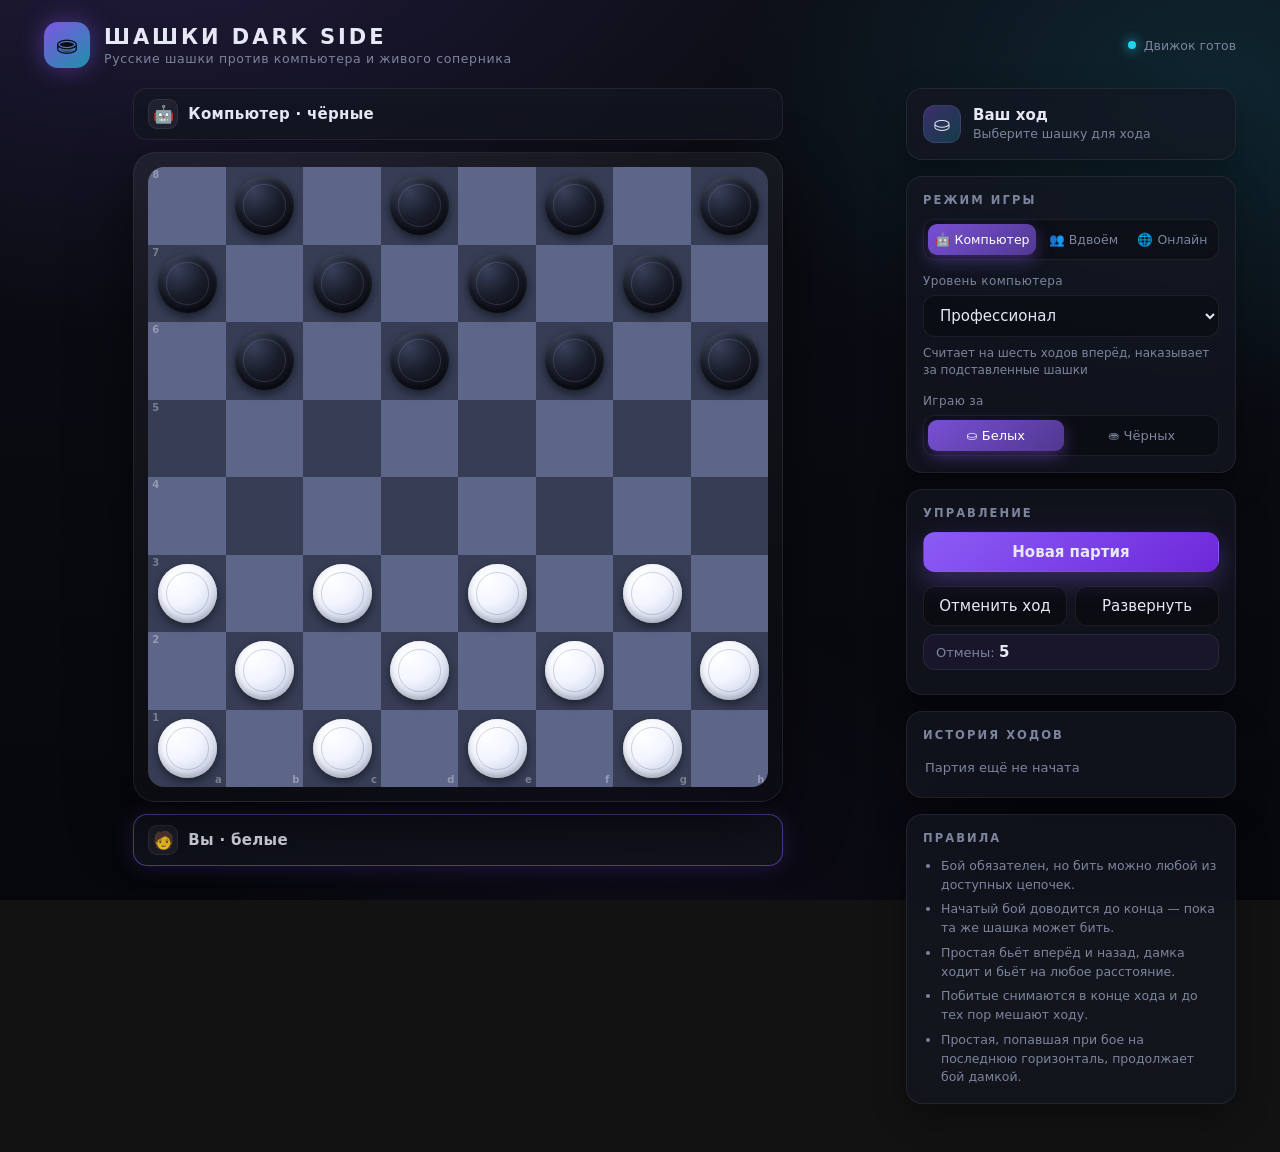
==== checkers/index.html @ 2773d5f1 "Веб-версии шахмат и шашек Dark Side с политикой конфиденциальности" ====
<!DOCTYPE html>
<html lang="ru">
<head>
  <meta charset="UTF-8">
  <meta name="viewport" content="width=device-width, initial-scale=1, viewport-fit=cover">
  <title>Шашки Dark Side — против компьютера и живого соперника</title>
  <meta name="description" content="Русские шашки против компьютера и живого соперника. Работают без интернета.">
  <meta name="theme-color" content="#06070b">
  <meta name="color-scheme" content="dark">

  <!-- Установка на домашний экран -->
  <link rel="manifest" href="manifest.webmanifest">
  <meta name="mobile-web-app-capable" content="yes">
  <meta name="apple-mobile-web-app-capable" content="yes">
  <meta name="apple-mobile-web-app-status-bar-style" content="black-translucent">
  <meta name="apple-mobile-web-app-title" content="Шашки Dark Side">
  <link rel="apple-touch-icon" href="icons/apple-touch-icon.png">

  <link rel="stylesheet" href="style.css">
  <link rel="icon" href="data:image/svg+xml,<svg xmlns='http://www.w3.org/2000/svg' viewBox='0 0 100 100'><text y='.9em' font-size='90'>⛂</text></svg>">
</head>
<body>

  <header class="topbar">
    <div class="brand">
      <div class="logo">⛂</div>
      <div>
        <h1>Шашки Dark Side</h1>
        <p>Русские шашки против компьютера и живого соперника</p>
      </div>
    </div>
    <div class="topbar-right">
      <button class="btn install-btn" id="installApp" hidden>Установить приложение</button>
      <div class="engine-note">
        <span class="dot"></span>
        <span id="engineNote">Движок готов</span>
      </div>
    </div>
  </header>

  <main class="layout">
    <section class="board-area">
      <div class="board-stage">
        <div class="board-column">
          <div class="player-row" id="topPlayer">
            <div class="who">
              <span class="avatar" id="topAvatar">🤖</span>
              <span id="topName">Компьютер</span>
            </div>
            <div class="captured" id="topCaptured"></div>
          </div>

          <div class="board-wrap">
            <div class="board" id="board"></div>
          </div>

          <div class="player-row active" id="bottomPlayer">
            <div class="who">
              <span class="avatar" id="bottomAvatar">🧑</span>
              <span id="bottomName">Вы</span>
            </div>
            <div class="captured" id="bottomCaptured"></div>
          </div>
        </div>
      </div>
    </section>

    <aside class="side">
      <div class="card">
        <div class="status">
          <div class="badge" id="statusIcon">⛂</div>
          <div class="text">
            <strong id="statusTitle">Ваш ход</strong>
            <span id="statusSub">Белые начинают партию</span>
          </div>
        </div>
      </div>

      <div class="card">
        <h2>Режим игры</h2>
        <div class="segmented triple" id="modeSelect">
          <button data-mode="ai" class="active">🤖 Компьютер</button>
          <button data-mode="local">👥 Вдвоём</button>
          <button data-mode="online">🌐 Онлайн</button>
        </div>

        <div id="aiOptions" class="mode-options">
          <div class="field" style="margin-top:14px">
            <label for="level">Уровень компьютера</label>
            <select id="level">
              <option value="1">Новичок</option>
              <option value="2">Любитель</option>
              <option value="3" selected>Профессионал</option>
              <option value="4">Мастер</option>
            </select>
            <p class="hint-text" id="levelHint">Считает на шесть ходов вперёд, наказывает за подставленные шашки</p>
          </div>
          <div class="field">
            <label>Играю за</label>
            <div class="segmented" id="sideSelect">
              <button data-side="w" class="active">⛀ Белых</button>
              <button data-side="b">⛂ Чёрных</button>
            </div>
          </div>
        </div>

        <div id="localOptions" class="mode-options" hidden>
          <p class="hint-text" style="margin-top:14px">
            Оба игрока ходят на этом устройстве по очереди.
          </p>
          <div class="field">
            <label>Разворот доски после хода</label>
            <div class="segmented" id="autoFlipSelect">
              <button data-autoflip="on" class="active">Включён</button>
              <button data-autoflip="off">Выключен</button>
            </div>
          </div>
        </div>

        <div id="onlineOptions" class="mode-options" hidden>
          <div class="net-status" id="netStatus">
            <span class="net-dot" id="netDot"></span>
            <span id="netStatusText">Соединение не установлено</span>
          </div>
          <div class="field">
            <button class="btn primary" id="netConnect">Подключиться к сопернику</button>
          </div>
          <div class="btn-row">
            <button class="btn" id="netCopyRoom" hidden>Скопировать ссылку</button>
            <button class="btn" id="netDisconnect" hidden>Отключиться</button>
          </div>
        </div>
      </div>

      <div class="card">
        <h2>Управление</h2>
        <div class="field">
          <button class="btn primary" id="newGame">Новая партия</button>
        </div>
        <div class="btn-row">
          <button class="btn" id="undo">Отменить ход</button>
          <button class="btn" id="flip">Развернуть</button>
        </div>
        <div class="credits-line" id="creditsLine" hidden>
          <span class="credits-count">Отмены: <b id="creditsAmount">0</b></span>
          <button class="credits-get" id="creditsGet" type="button">Получить ещё</button>
        </div>
        <div class="field" style="margin-top:8px">
          <button class="btn danger" id="resign" hidden>Сдаться</button>
        </div>
      </div>

      <div class="card">
        <h2>История ходов</h2>
        <div class="moves" id="moves"><div class="empty">Партия ещё не начата</div></div>
      </div>

      <div class="card">
        <h2>Правила</h2>
        <ul class="rules">
          <li>Бой обязателен, но бить можно любой из доступных цепочек.</li>
          <li>Начатый бой доводится до конца — пока та же шашка может бить.</li>
          <li>Простая бьёт вперёд и назад, дамка ходит и бьёт на любое расстояние.</li>
          <li>Побитые снимаются в конце хода и до тех пор мешают ходу.</li>
          <li>Простая, попавшая при бое на последнюю горизонталь, продолжает бой дамкой.</li>
        </ul>
      </div>
    </aside>
  </main>

  <!-- Предложение посмотреть ролик за отмены хода -->
  <div class="overlay" id="adOverlay">
    <div class="modal">
      <div class="icon">↩️</div>
      <h3 id="adTitle">Отмены закончились</h3>
      <p id="adText">Посмотрите короткий ролик и получите 3 отмены хода.</p>
      <button class="btn primary" id="adWatch">Смотреть ролик</button>
      <button class="btn" id="adClose" style="margin-top:8px">Не сейчас</button>
    </div>
  </div>

  <div class="overlay" id="endOverlay">
    <div class="modal">
      <div class="icon" id="endIcon">🏁</div>
      <h3 id="endTitle">Партия окончена</h3>
      <p id="endText"></p>
      <button class="btn primary" id="endNewGame">Сыграть ещё раз</button>
    </div>
  </div>

  <!-- Установка на домашний экран (для браузеров без своей кнопки установки) -->
  <div class="overlay" id="installOverlay">
    <div class="modal">
      <div class="icon">📲</div>
      <h3>Установить на устройство</h3>
      <p id="installText"></p>
      <button class="btn primary" id="installClose">Понятно</button>
    </div>
  </div>

  <!-- Мастер подключения к сопернику -->
  <div class="overlay" id="netOverlay">
    <div class="modal wide">
      <button class="modal-close" id="netClose" title="Закрыть">✕</button>

      <div class="net-screen" data-screen="choose">
        <div class="icon">🌐</div>
        <h3>Игра с живым соперником</h3>
        <p>Выберите способ связи и сторону, за которую играете</p>

        <div class="field">
          <label>Способ подключения</label>
          <div class="segmented" id="netMethod">
            <button data-method="room">Код комнаты</button>
            <button data-method="p2p" class="active">Код приглашения</button>
          </div>
          <p class="hint-text" id="netMethodHint"></p>
        </div>

        <div class="field" id="serverField" hidden>
          <label for="serverUrl">Адрес сервера комнат</label>
          <input class="text-input" id="serverUrl" placeholder="http://192.168.1.5:8080"
                 autocomplete="off" autocapitalize="off" spellcheck="false" inputmode="url">
          <div class="btn-row">
            <button class="btn" id="serverCheck">Проверить связь</button>
          </div>
          <p class="hint-text" id="serverStatus"></p>
        </div>

        <div class="field">
          <label>Играю за</label>
          <div class="segmented" id="netColor">
            <button data-color="w" class="active">⛀ Белых</button>
            <button data-color="b">⛂ Чёрных</button>
            <button data-color="r">🎲 Случайно</button>
          </div>
        </div>

        <div class="btn-row">
          <button class="btn primary" id="netCreate">Создать партию</button>
          <button class="btn" id="netJoin">Войти по коду</button>
        </div>
      </div>

      <div class="net-screen" data-screen="host-room" hidden>
        <div class="icon">🎟️</div>
        <h3>Код комнаты</h3>
        <p>Передайте код или ссылку сопернику</p>
        <div class="room-code" id="roomCode">····</div>
        <div class="field">
          <input class="text-input" id="roomLink" readonly>
        </div>
        <div class="btn-row">
          <button class="btn primary" id="roomCopyLink">Скопировать ссылку</button>
          <button class="btn" id="roomCopyCode">Скопировать код</button>
        </div>
        <p class="hint-text" id="hostRoomStatus">Ожидание соперника…</p>
      </div>

      <div class="net-screen" data-screen="join-room" hidden>
        <div class="icon">🚪</div>
        <h3>Вход в комнату</h3>
        <p>Введите код, который прислал соперник</p>
        <div class="field">
          <input class="text-input code-input" id="joinRoomCode" placeholder="XXXX" maxlength="6" autocomplete="off">
        </div>
        <button class="btn primary" id="joinRoomGo">Войти</button>
        <p class="hint-text" id="joinRoomStatus"></p>
      </div>

      <div class="net-screen" data-screen="host-p2p" hidden>
        <div class="icon">📨</div>
        <h3>Код приглашения</h3>
        <p>Шаг 1. Отправьте этот код сопернику любым мессенджером</p>
        <textarea class="text-input code-area" id="inviteCode" readonly></textarea>
        <div class="btn-row">
          <button class="btn primary" id="inviteCopy">Скопировать код</button>
        </div>
        <p class="step-label">Шаг 2. Вставьте сюда ответный код соперника</p>
        <textarea class="text-input code-area" id="answerInput" placeholder="NFC1:…"></textarea>
        <button class="btn primary" id="answerApply">Начать партию</button>
        <p class="hint-text" id="hostP2pStatus"></p>
      </div>

      <div class="net-screen" data-screen="join-p2p" hidden>
        <div class="icon">🔗</div>
        <h3>Подключение по коду</h3>
        <p>Шаг 1. Вставьте код приглашения от соперника</p>
        <textarea class="text-input code-area" id="inviteInput" placeholder="NFC1:…"></textarea>
        <button class="btn primary" id="inviteApply">Создать ответный код</button>
        <div id="answerBlock" hidden>
          <p class="step-label">Шаг 2. Отправьте этот код обратно сопернику</p>
          <textarea class="text-input code-area" id="answerCode" readonly></textarea>
          <div class="btn-row">
            <button class="btn primary" id="answerCopy">Скопировать код</button>
          </div>
        </div>
        <p class="hint-text" id="joinP2pStatus"></p>
      </div>
    </div>
  </div>

  <script src="credits.js"></script>
  <script src="engine.js"></script>
  <script src="ai.js"></script>
  <script src="net.js"></script>
  <script src="app.js"></script>
  <script src="pwa.js"></script>
  <script src="native.js"></script>
</body>
</html>
---- checkers/style.css ----
:root {
  --bg: #06070b;
  --bg-2: #0c0e16;
  --panel: rgba(20, 23, 34, 0.72);
  --panel-solid: #12151f;
  --border: rgba(255, 255, 255, 0.07);
  --text: #e6e9f5;
  --muted: #7d859e;
  --accent: #8b5cf6;
  --accent-2: #22d3ee;
  --danger: #f43f5e;
  --sq-light: #5d6689;
  --sq-dark: #363d55;
  --piece-white: #f2f5ff;
  --piece-white-2: #b9c2dd;
  --piece-black: #191d2a;
  --piece-black-2: #05070d;
  --crown: #fbbf24;
  --radius: 16px;
  --shadow: 0 24px 60px rgba(0, 0, 0, 0.55);
  /* 66px — отступы доски и поля страницы */
  --board: min(78vmin, 620px, calc(100vw - 66px));
}

* { box-sizing: border-box; }

html, body {
  margin: 0;
  min-height: 100%;
}

body {
  background:
    radial-gradient(1100px 700px at 12% -10%, rgba(139, 92, 246, 0.16), transparent 60%),
    radial-gradient(900px 600px at 95% 10%, rgba(34, 211, 238, 0.12), transparent 55%),
    radial-gradient(800px 800px at 50% 120%, rgba(139, 92, 246, 0.08), transparent 60%),
    linear-gradient(180deg, var(--bg-2), var(--bg));
  background-attachment: fixed;
  color: var(--text);
  font-family: "Inter", "Segoe UI", system-ui, -apple-system, sans-serif;
  font-size: 15px;
  -webkit-font-smoothing: antialiased;
}

/* ---------- Шапка ---------- */

.topbar {
  display: flex;
  align-items: center;
  justify-content: space-between;
  gap: 18px;
  padding: 22px clamp(16px, 4vw, 44px) 6px;
  flex-wrap: wrap;
}

.brand {
  display: flex;
  align-items: center;
  gap: 14px;
}

.brand .logo {
  width: 46px;
  height: 46px;
  display: grid;
  place-items: center;
  font-size: 26px;
  border-radius: 14px;
  background: linear-gradient(140deg, rgba(139, 92, 246, 0.9), rgba(34, 211, 238, 0.65));
  box-shadow: 0 0 24px rgba(139, 92, 246, 0.45);
  color: #0b0d14;
}

.brand h1 {
  margin: 0;
  font-size: 21px;
  letter-spacing: 0.14em;
  text-transform: uppercase;
  font-weight: 700;
}

.brand p {
  margin: 2px 0 0;
  color: var(--muted);
  font-size: 12.5px;
  letter-spacing: 0.05em;
}

.topbar-right {
  display: flex;
  align-items: center;
  gap: 14px;
}

.topbar .engine-note {
  color: var(--muted);
  font-size: 12.5px;
  display: flex;
  align-items: center;
  gap: 8px;
}

.install-btn {
  width: auto;
  padding: 8px 14px;
  font-size: 12.5px;
  border-color: rgba(139, 92, 246, 0.45);
  background: rgba(139, 92, 246, 0.14);
}

.install-btn[hidden] { display: none; }

.dot {
  width: 8px;
  height: 8px;
  border-radius: 50%;
  background: var(--accent-2);
  box-shadow: 0 0 12px var(--accent-2);
}

/* ---------- Раскладка ---------- */

.layout {
  display: grid;
  grid-template-columns: minmax(320px, 1fr) 330px;
  gap: clamp(18px, 2.6vw, 34px);
  align-items: start;
  padding: 14px clamp(16px, 4vw, 44px) 48px;
  max-width: 1280px;
  margin: 0 auto;
}

.board-area {
  display: flex;
  flex-direction: column;
  gap: 16px;
  align-items: center;
}

.board-stage {
  display: grid;
  width: 100%;
  justify-content: center;
  align-items: stretch;
}

.board-column {
  display: flex;
  flex-direction: column;
  gap: 12px;
}

/* ---------- Доска ---------- */

.board-wrap {
  position: relative;
  padding: 14px;
  border-radius: calc(var(--radius) + 6px);
  background: linear-gradient(160deg, rgba(255, 255, 255, 0.06), rgba(255, 255, 255, 0.01));
  border: 1px solid var(--border);
  box-shadow: var(--shadow);
  backdrop-filter: blur(8px);
}

.board {
  position: relative;
  display: grid;
  grid-template-columns: repeat(8, 1fr);
  grid-template-rows: repeat(8, 1fr);
  width: var(--board);
  height: var(--board);
  border-radius: var(--radius);
  overflow: hidden;
  box-shadow: inset 0 0 0 1px rgba(255, 255, 255, 0.06);
  touch-action: manipulation;
}

.square {
  position: relative;
  display: grid;
  place-items: center;
  user-select: none;
  cursor: default;
}

/* Игра идёт по тёмным полям, светлые остаются пустыми всю партию */
.square.light { background: var(--sq-light); }
.square.dark { background: var(--sq-dark); }

.square .coord {
  position: absolute;
  font-size: 10px;
  font-weight: 700;
  color: rgba(255, 255, 255, 0.34);
  pointer-events: none;
}

.square .coord.file { right: 4px; bottom: 2px; }
.square .coord.rank { left: 4px; top: 2px; }

.square.selectable { cursor: pointer; }

.square.last-move::after {
  content: "";
  position: absolute;
  inset: 0;
  background: rgba(139, 92, 246, 0.3);
  box-shadow: inset 0 0 0 2px rgba(139, 92, 246, 0.55);
  pointer-events: none;
}

.square.selected::after {
  content: "";
  position: absolute;
  inset: 0;
  background: rgba(34, 211, 238, 0.28);
  box-shadow: inset 0 0 0 2px var(--accent-2);
  pointer-events: none;
}

/* Шашка, обязанная бить: подсказка новичку, откуда искать ход */
.square.must::before {
  content: "";
  position: absolute;
  inset: 0;
  box-shadow: inset 0 0 0 2px rgba(244, 63, 94, 0.65);
  background: rgba(244, 63, 94, 0.14);
  pointer-events: none;
  z-index: 1;
}

.square .hint {
  position: absolute;
  width: 30%;
  height: 30%;
  border-radius: 50%;
  background: rgba(226, 232, 255, 0.32);
  box-shadow: 0 0 14px rgba(139, 92, 246, 0.55);
  pointer-events: none;
  z-index: 3;
  animation: pop 0.18s ease-out;
}

.square .hint.capture {
  width: 86%;
  height: 86%;
  background: transparent;
  border: 4px solid rgba(244, 63, 94, 0.6);
  box-shadow: 0 0 18px rgba(244, 63, 94, 0.4);
}

@keyframes pop {
  from { transform: scale(0.4); opacity: 0; }
  to { transform: scale(1); opacity: 1; }
}

/* ---------- Шашки ---------- */

.piece {
  position: relative;
  z-index: 2;
  width: 76%;
  height: 76%;
  border-radius: 50%;
  cursor: grab;
  display: grid;
  place-items: center;
  transition: transform 0.12s ease;
  will-change: transform;
  touch-action: none;
}

.piece.white {
  background: radial-gradient(circle at 32% 26%, #ffffff, var(--piece-white) 42%, var(--piece-white-2));
  box-shadow:
    inset 0 -3px 6px rgba(0, 0, 0, 0.22),
    inset 0 2px 4px rgba(255, 255, 255, 0.9),
    0 4px 10px rgba(0, 0, 0, 0.45);
}

.piece.black {
  background: radial-gradient(circle at 32% 26%, #39405a, var(--piece-black) 45%, var(--piece-black-2));
  box-shadow:
    inset 0 -3px 6px rgba(0, 0, 0, 0.6),
    inset 0 2px 4px rgba(255, 255, 255, 0.16),
    0 4px 10px rgba(0, 0, 0, 0.5);
}

/* Насечка по краю — так шашка читается как объёмная фишка, а не как кружок */
.piece::before {
  content: "";
  position: absolute;
  inset: 14%;
  border-radius: 50%;
  border: 1px solid rgba(0, 0, 0, 0.16);
}

.piece.black::before { border-color: rgba(255, 255, 255, 0.12); }

/* Дамка: золотая корона поверх шашки */
.piece.king::after {
  content: "♛";
  font-size: calc(var(--board) / 22);
  line-height: 1;
  color: var(--crown);
  text-shadow: 0 1px 3px rgba(0, 0, 0, 0.65);
}

.piece.king {
  box-shadow:
    inset 0 -3px 6px rgba(0, 0, 0, 0.3),
    0 0 0 2px rgba(251, 191, 36, 0.75),
    0 4px 12px rgba(0, 0, 0, 0.5);
}

/* Шашка уже побита в текущей цепочке, но снимется только в конце хода */
.piece.doomed {
  opacity: 0.34;
  filter: grayscale(0.6);
}

.piece.dragging { opacity: 0.35; }
.piece:active { cursor: grabbing; }

.drag-ghost {
  position: fixed;
  z-index: 999;
  pointer-events: none;
  transform: translate(-50%, -50%) scale(1.08);
  filter: drop-shadow(0 10px 18px rgba(0, 0, 0, 0.6));
}

.board.thinking { pointer-events: none; }

/* ---------- Игроки над/под доской ---------- */

.player-row {
  display: flex;
  align-items: center;
  justify-content: space-between;
  gap: 12px;
  width: 100%;
  padding: 10px 14px;
  border-radius: 14px;
  background: var(--panel);
  border: 1px solid var(--border);
}

.player-row .who {
  display: flex;
  align-items: center;
  gap: 10px;
  font-weight: 600;
  letter-spacing: 0.02em;
}

.player-row .avatar {
  width: 30px;
  height: 30px;
  border-radius: 9px;
  display: grid;
  place-items: center;
  font-size: 17px;
  background: rgba(255, 255, 255, 0.06);
  border: 1px solid var(--border);
}

.player-row.active {
  border-color: rgba(139, 92, 246, 0.55);
  box-shadow: 0 0 22px rgba(139, 92, 246, 0.18);
}

.captured {
  display: flex;
  align-items: center;
  gap: 3px;
  line-height: 1;
  color: var(--muted);
  flex-wrap: wrap;
  justify-content: flex-end;
}

/* Съеденные шашки — те же фишки, только мелкие */
.captured .chip {
  width: 15px;
  height: 15px;
  border-radius: 50%;
  flex: none;
}

.captured .chip.white {
  background: linear-gradient(160deg, #ffffff, var(--piece-white-2));
}

.captured .chip.black {
  background: linear-gradient(160deg, #39405a, var(--piece-black-2));
  border: 1px solid rgba(255, 255, 255, 0.14);
}

.captured .chip.king { box-shadow: 0 0 0 2px rgba(251, 191, 36, 0.8); }

.captured .adv {
  font-size: 12px;
  font-weight: 700;
  color: var(--text);
  margin-left: 6px;
}

/* ---------- Боковая панель ---------- */

.side {
  display: flex;
  flex-direction: column;
  gap: 16px;
  position: sticky;
  top: 18px;
}

.card {
  background: var(--panel);
  border: 1px solid var(--border);
  border-radius: var(--radius);
  padding: 16px;
  backdrop-filter: blur(10px);
  box-shadow: 0 14px 34px rgba(0, 0, 0, 0.3);
}

.card h2 {
  margin: 0 0 12px;
  font-size: 11.5px;
  letter-spacing: 0.18em;
  text-transform: uppercase;
  color: var(--muted);
  font-weight: 700;
}

.status {
  display: flex;
  align-items: center;
  gap: 12px;
}

.status .badge {
  width: 38px;
  height: 38px;
  border-radius: 12px;
  display: grid;
  place-items: center;
  font-size: 20px;
  background: linear-gradient(140deg, rgba(139, 92, 246, 0.35), rgba(34, 211, 238, 0.2));
  border: 1px solid var(--border);
}

.status .text strong {
  display: block;
  font-size: 15px;
}

.status .text span {
  color: var(--muted);
  font-size: 12.5px;
}

.rules {
  margin: 0;
  padding-left: 18px;
  color: var(--muted);
  font-size: 12.5px;
  line-height: 1.5;
}

.rules li { margin-bottom: 6px; }
.rules li:last-child { margin-bottom: 0; }

.field { margin-bottom: 14px; }
.field:last-child { margin-bottom: 0; }

.field label {
  display: block;
  font-size: 12px;
  color: var(--muted);
  margin-bottom: 7px;
  letter-spacing: 0.03em;
}

.segmented {
  display: grid;
  grid-auto-flow: column;
  gap: 6px;
  background: rgba(0, 0, 0, 0.28);
  border: 1px solid var(--border);
  border-radius: 12px;
  padding: 4px;
}

.segmented button {
  border: 0;
  background: transparent;
  color: var(--muted);
  font: inherit;
  font-size: 13px;
  padding: 8px 6px;
  border-radius: 9px;
  cursor: pointer;
  transition: all 0.16s ease;
}

.segmented button:hover { color: var(--text); }

.segmented button.active {
  background: linear-gradient(140deg, rgba(139, 92, 246, 0.85), rgba(139, 92, 246, 0.55));
  color: #fff;
  box-shadow: 0 6px 16px rgba(139, 92, 246, 0.35);
}

.segmented.triple button { font-size: 12.5px; padding: 8px 4px; }

.mode-options[hidden] { display: none; }
.mode-options .field { margin-top: 14px; margin-bottom: 0; }

.hint-text {
  margin: 8px 0 0;
  color: var(--muted);
  font-size: 12px;
  line-height: 1.45;
}

/* ---------- Состояние соединения ---------- */

.net-status {
  display: flex;
  align-items: center;
  gap: 9px;
  margin: 14px 0;
  font-size: 13px;
  color: var(--muted);
}

.net-dot {
  width: 9px;
  height: 9px;
  border-radius: 50%;
  background: #4b5266;
  flex: none;
}

.net-dot.connecting, .net-dot.waiting {
  background: #f59e0b;
  box-shadow: 0 0 12px rgba(245, 158, 11, 0.7);
  animation: pulse 1.4s ease-in-out infinite;
}

.net-dot.live {
  background: #34d399;
  box-shadow: 0 0 12px rgba(52, 211, 153, 0.8);
}

.net-dot.closed {
  background: var(--danger);
  box-shadow: 0 0 12px rgba(244, 63, 94, 0.6);
}

@keyframes pulse {
  0%, 100% { opacity: 1; }
  50% { opacity: 0.35; }
}

select, .btn {
  width: 100%;
  font: inherit;
  color: var(--text);
  background: rgba(0, 0, 0, 0.3);
  border: 1px solid var(--border);
  border-radius: 12px;
  padding: 10px 12px;
  cursor: pointer;
  transition: all 0.16s ease;
}

select:hover, .btn:hover {
  border-color: rgba(139, 92, 246, 0.5);
  background: rgba(139, 92, 246, 0.12);
}

.btn:disabled {
  opacity: 0.4;
  cursor: not-allowed;
}

.btn.primary {
  background: linear-gradient(140deg, var(--accent), #6d28d9);
  border-color: transparent;
  font-weight: 600;
  box-shadow: 0 10px 26px rgba(139, 92, 246, 0.32);
}

.btn.primary:hover { filter: brightness(1.1); }

.btn.danger {
  border-color: rgba(244, 63, 94, 0.4);
  color: #ffd8de;
}

.btn.danger:hover {
  background: rgba(244, 63, 94, 0.16);
  border-color: rgba(244, 63, 94, 0.7);
}

.btn[hidden] { display: none; }

.btn-row {
  display: grid;
  grid-template-columns: 1fr 1fr;
  gap: 8px;
}

/* ---------- Кредиты на отмену хода ---------- */

.credits-line {
  display: flex;
  align-items: center;
  justify-content: space-between;
  gap: 8px;
  margin-top: 8px;
  padding: 8px 12px;
  border: 1px solid var(--border);
  border-radius: 12px;
  background: rgba(139, 92, 246, 0.07);
}

.credits-count {
  color: var(--muted);
  font-size: 13px;
}

.credits-count b {
  color: var(--text);
  font-size: 15px;
  font-variant-numeric: tabular-nums;
}

.credits-count.low b {
  color: var(--danger);
}

.credits-get {
  border: 1px solid rgba(139, 92, 246, 0.5);
  border-radius: 10px;
  padding: 5px 12px;
  background: transparent;
  color: var(--accent-2);
  font: inherit;
  font-size: 13px;
  cursor: pointer;
}

.credits-get:hover {
  background: rgba(139, 92, 246, 0.16);
}

.credits-get[hidden] {
  display: none;
}

/* ---------- История ходов ---------- */

.moves {
  max-height: 260px;
  overflow-y: auto;
  font-variant-numeric: tabular-nums;
  scrollbar-width: thin;
  scrollbar-color: rgba(139, 92, 246, 0.5) transparent;
}

.moves::-webkit-scrollbar { width: 6px; }
.moves::-webkit-scrollbar-thumb {
  background: rgba(139, 92, 246, 0.5);
  border-radius: 4px;
}

.moves .row {
  display: grid;
  grid-template-columns: 34px 1fr 1fr;
  gap: 6px;
  padding: 4px 2px;
  border-radius: 8px;
}

.moves .row:nth-child(odd) { background: rgba(255, 255, 255, 0.025); }
.moves .num { color: var(--muted); font-size: 12.5px; }
.moves .san { font-size: 13px; }
.moves .san.last {
  color: var(--accent-2);
  font-weight: 700;
}

.moves .empty {
  color: var(--muted);
  font-size: 13px;
  padding: 6px 2px;
}

/* ---------- Модальные окна ---------- */

.overlay {
  position: fixed;
  inset: 0;
  display: none;
  place-items: center;
  background: rgba(4, 5, 9, 0.72);
  backdrop-filter: blur(6px);
  z-index: 100;
  padding: 20px;
}

.overlay.open { display: grid; }

.modal {
  background: linear-gradient(160deg, #161a26, #0d1017);
  border: 1px solid var(--border);
  border-radius: 20px;
  padding: 26px;
  text-align: center;
  box-shadow: var(--shadow);
  max-width: 380px;
  width: 100%;
  animation: rise 0.22s ease-out;
}

@keyframes rise {
  from { transform: translateY(14px); opacity: 0; }
  to { transform: none; opacity: 1; }
}

.modal .icon { font-size: 44px; line-height: 1; }
.modal h3 { margin: 12px 0 6px; font-size: 21px; }
.modal p { margin: 0 0 20px; color: var(--muted); font-size: 14px; }

/* ---------- Мастер подключения ---------- */

.modal.wide {
  max-width: 460px;
  position: relative;
  text-align: left;
  max-height: 88vh;
  overflow-y: auto;
  scrollbar-width: thin;
  scrollbar-color: rgba(139, 92, 246, 0.5) transparent;
}

.modal.wide .icon,
.modal.wide h3,
.modal.wide > .net-screen > p:first-of-type { text-align: center; }

.modal-close {
  position: absolute;
  top: 12px;
  right: 12px;
  width: 32px;
  height: 32px;
  border-radius: 10px;
  border: 1px solid var(--border);
  background: rgba(255, 255, 255, 0.04);
  color: var(--muted);
  font-size: 14px;
  cursor: pointer;
  transition: all 0.16s ease;
}

.modal-close:hover {
  color: var(--text);
  border-color: rgba(139, 92, 246, 0.5);
  background: rgba(139, 92, 246, 0.14);
}

.net-screen[hidden] { display: none; }

.net-screen .btn-row { margin-top: 4px; }

.room-code {
  font-size: 40px;
  font-weight: 800;
  letter-spacing: 0.22em;
  text-align: center;
  padding: 14px 0 16px;
  color: var(--accent-2);
  text-shadow: 0 0 26px rgba(34, 211, 238, 0.45);
}

.text-input {
  width: 100%;
  font: inherit;
  font-size: 13px;
  color: var(--text);
  background: rgba(0, 0, 0, 0.34);
  border: 1px solid var(--border);
  border-radius: 12px;
  padding: 10px 12px;
  resize: vertical;
}

.text-input:focus {
  outline: none;
  border-color: rgba(139, 92, 246, 0.6);
  box-shadow: 0 0 0 3px rgba(139, 92, 246, 0.16);
}

.code-area {
  min-height: 76px;
  font-family: "Consolas", "SF Mono", ui-monospace, monospace;
  font-size: 11.5px;
  line-height: 1.45;
  word-break: break-all;
  margin-bottom: 10px;
}

.code-input {
  text-align: center;
  font-size: 24px;
  font-weight: 700;
  letter-spacing: 0.3em;
  text-transform: uppercase;
  padding: 12px;
}

.step-label {
  margin: 16px 0 8px;
  font-size: 12px;
  letter-spacing: 0.1em;
  text-transform: uppercase;
  color: var(--muted);
  font-weight: 700;
}

/* ---------- Адаптив ---------- */

/* Широкий экран: доска делит строку с боковой панелью, поэтому считаем её
   ширину от колонки, а не от всего окна — иначе доска наезжает на настройки.
   Вычитаем панель (330px), поля страницы, зазор между колонками и рамку доски. */
@media (min-width: 981px) {
  :root {
    --board: min(
      78vmin,
      620px,
      calc(min(100vw, 1280px) - 330px - 2 * clamp(16px, 4vw, 44px) - clamp(18px, 2.6vw, 34px) - 28px)
    );
  }
}

/* Вычитаемое — это поля страницы, рамка доски и небольшой запас:
   без запаса доска упирается в край экрана и обрезается. */
@media (max-width: 980px) {
  :root { --board: min(88vmin, 560px, calc(100vw - 96px)); }
  .layout { grid-template-columns: 1fr; }
  .side { position: static; }
}

@media (max-width: 520px) {
  :root { --board: min(94vmin, 560px, calc(100vw - 56px)); }
  .board-wrap { padding: 10px; }
  .brand h1 { font-size: 17px; }
  .topbar .engine-note { display: none; }
  .card { padding: 14px; }
}

/* ---------- Установленное приложение и телефоны ---------- */

html {
  /* Никакого «оттягивания» страницы при перетаскивании шашки */
  overscroll-behavior: none;
}

body {
  -webkit-tap-highlight-color: transparent;
  /* dvh учитывает исчезающие панели браузера на телефоне */
  min-height: 100dvh;
}

/* Вырез и скруглённые углы экрана: держим контент в безопасной зоне */
.topbar {
  padding-top: calc(22px + env(safe-area-inset-top));
  padding-left: calc(clamp(16px, 4vw, 44px) + env(safe-area-inset-left));
  padding-right: calc(clamp(16px, 4vw, 44px) + env(safe-area-inset-right));
}

.layout {
  padding-left: calc(clamp(16px, 4vw, 44px) + env(safe-area-inset-left));
  padding-right: calc(clamp(16px, 4vw, 44px) + env(safe-area-inset-right));
  padding-bottom: calc(48px + env(safe-area-inset-bottom));
}

/* Подсказка перед выходом из Android-приложения */
.native-toast {
  position: fixed;
  left: 50%;
  bottom: calc(28px + env(safe-area-inset-bottom));
  transform: translate(-50%, 12px);
  z-index: 60;
  padding: 11px 18px;
  border-radius: 999px;
  background: rgba(18, 21, 31, 0.96);
  border: 1px solid var(--border);
  box-shadow: var(--shadow);
  color: var(--text);
  font-size: 13.5px;
  white-space: nowrap;
  opacity: 0;
  pointer-events: none;
  transition: opacity 0.22s ease, transform 0.22s ease;
}

.native-toast.visible {
  opacity: 1;
  transform: translate(-50%, 0);
}

.native-toast[hidden] { display: none; }

/* В установленном приложении шапка не нужна такой крупной */
@media (display-mode: standalone) {
  .topbar { padding-bottom: 2px; }
  .install-btn { display: none; }
}
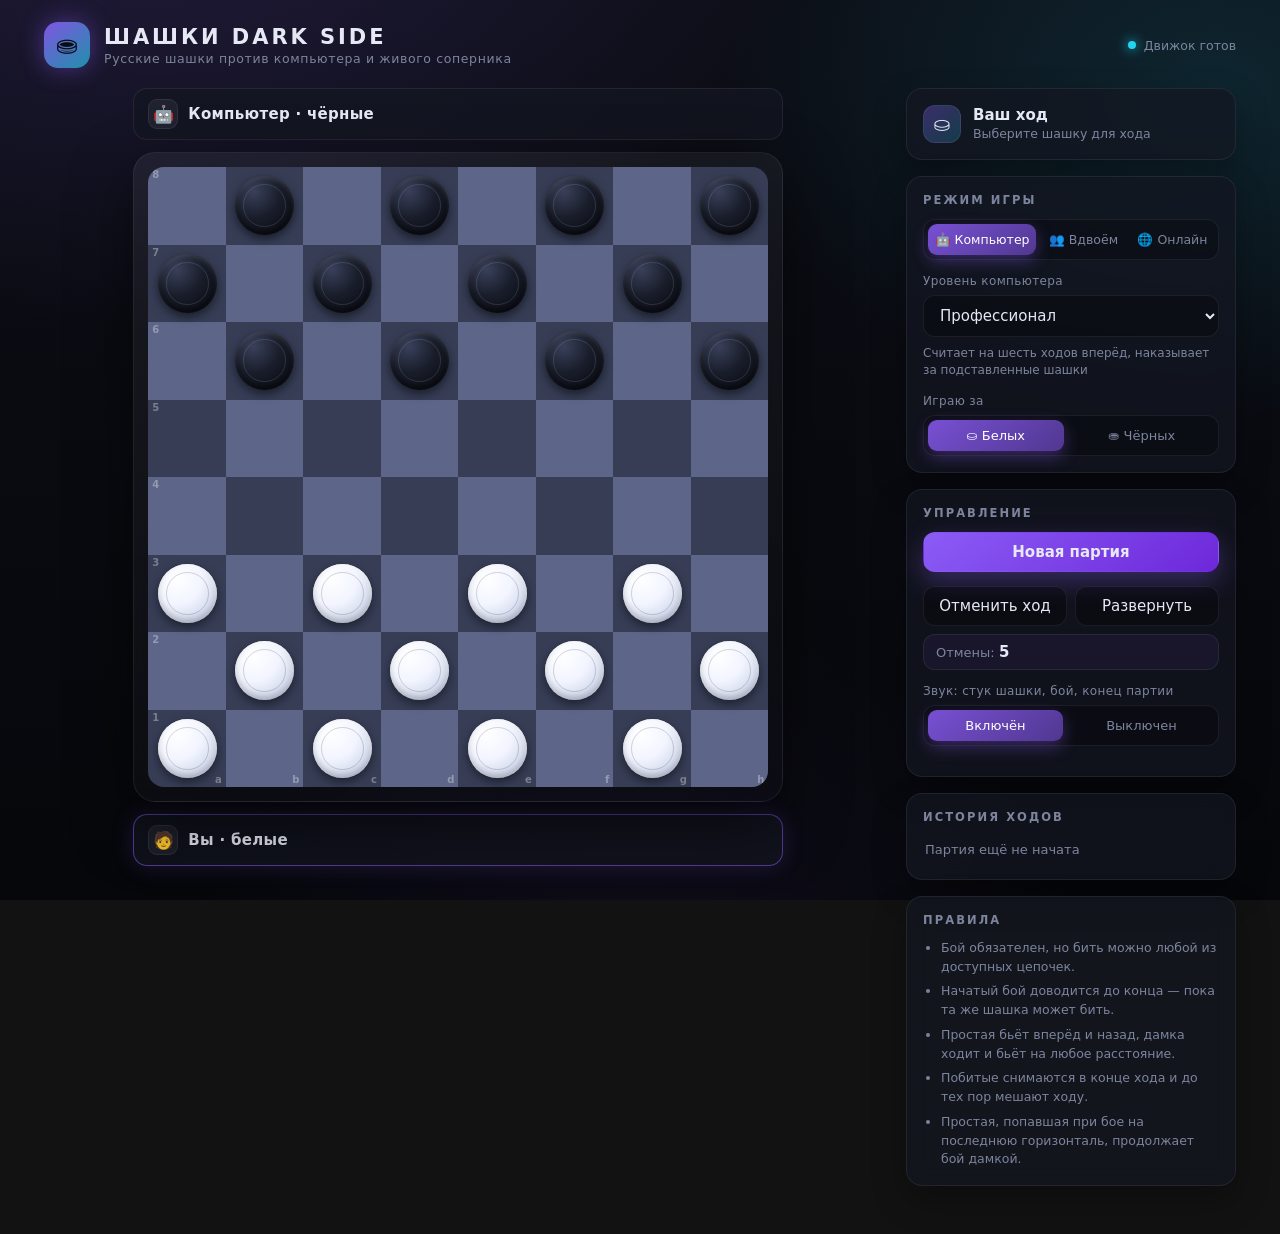
==== commit 7d63fa61: "Веб-версии обновлены до текущих сборок На сайт перенесены кредиты на отмену хода, озвучка шашек, под" ====
--- a/checkers/index.html
+++ b/checkers/index.html
@@ -144,6 +144,13 @@
         <div class="credits-line" id="creditsLine" hidden>
           <span class="credits-count">Отмены: <b id="creditsAmount">0</b></span>
           <button class="credits-get" id="creditsGet" type="button">Получить ещё</button>
+        </div>
+        <div class="field" style="margin-top:14px">
+          <label>Звук: стук шашки, бой, конец партии</label>
+          <div class="segmented" id="soundSelect">
+            <button data-sound="on" class="active">Включён</button>
+            <button data-sound="off">Выключен</button>
+          </div>
         </div>
         <div class="field" style="margin-top:8px">
           <button class="btn danger" id="resign" hidden>Сдаться</button>
@@ -300,6 +307,7 @@
     </div>
   </div>
 
+  <script src="sound.js"></script>
   <script src="credits.js"></script>
   <script src="engine.js"></script>
   <script src="ai.js"></script>
--- a/checkers/style.css
+++ b/checkers/style.css
@@ -628,6 +628,10 @@
   background: rgba(139, 92, 246, 0.07);
 }
 
+.credits-line[hidden] {
+  display: none;   /* без этого display:flex перебивает атрибут hidden */
+}
+
 .credits-count {
   color: var(--muted);
   font-size: 13px;
